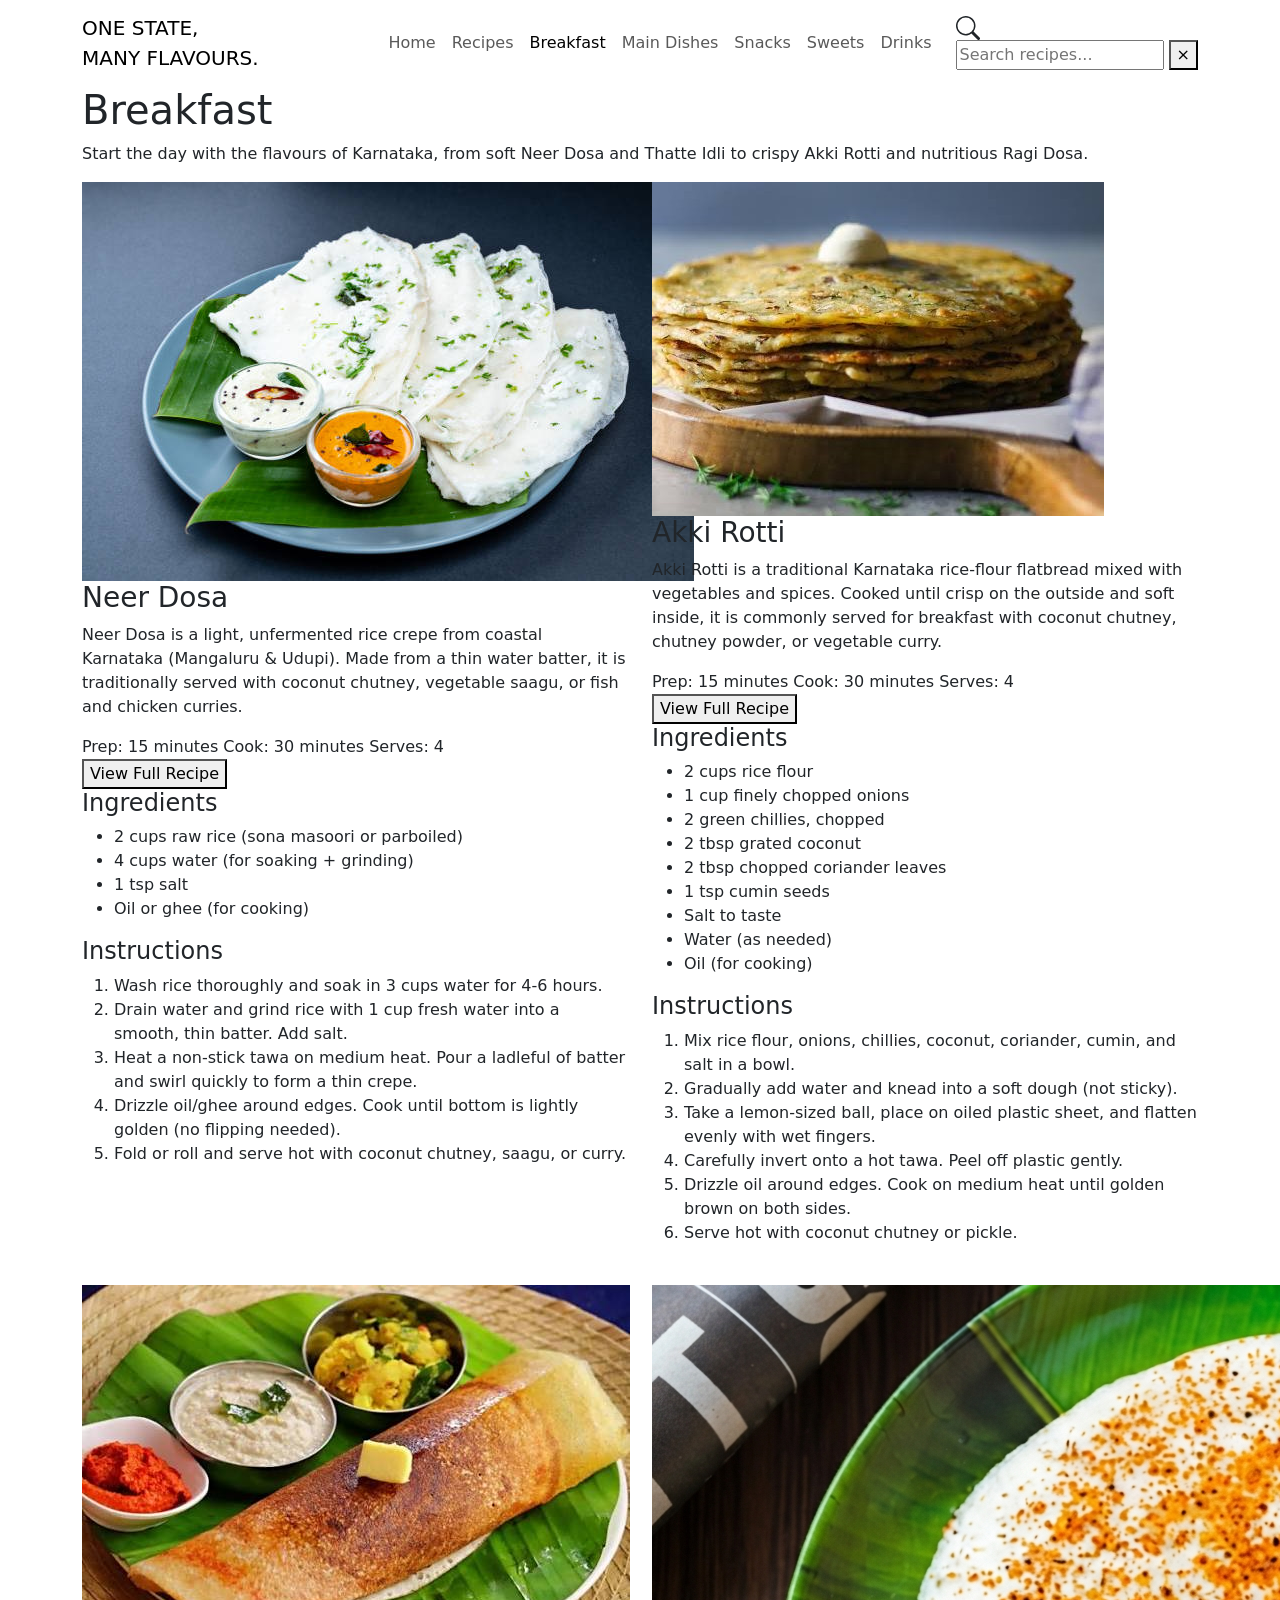
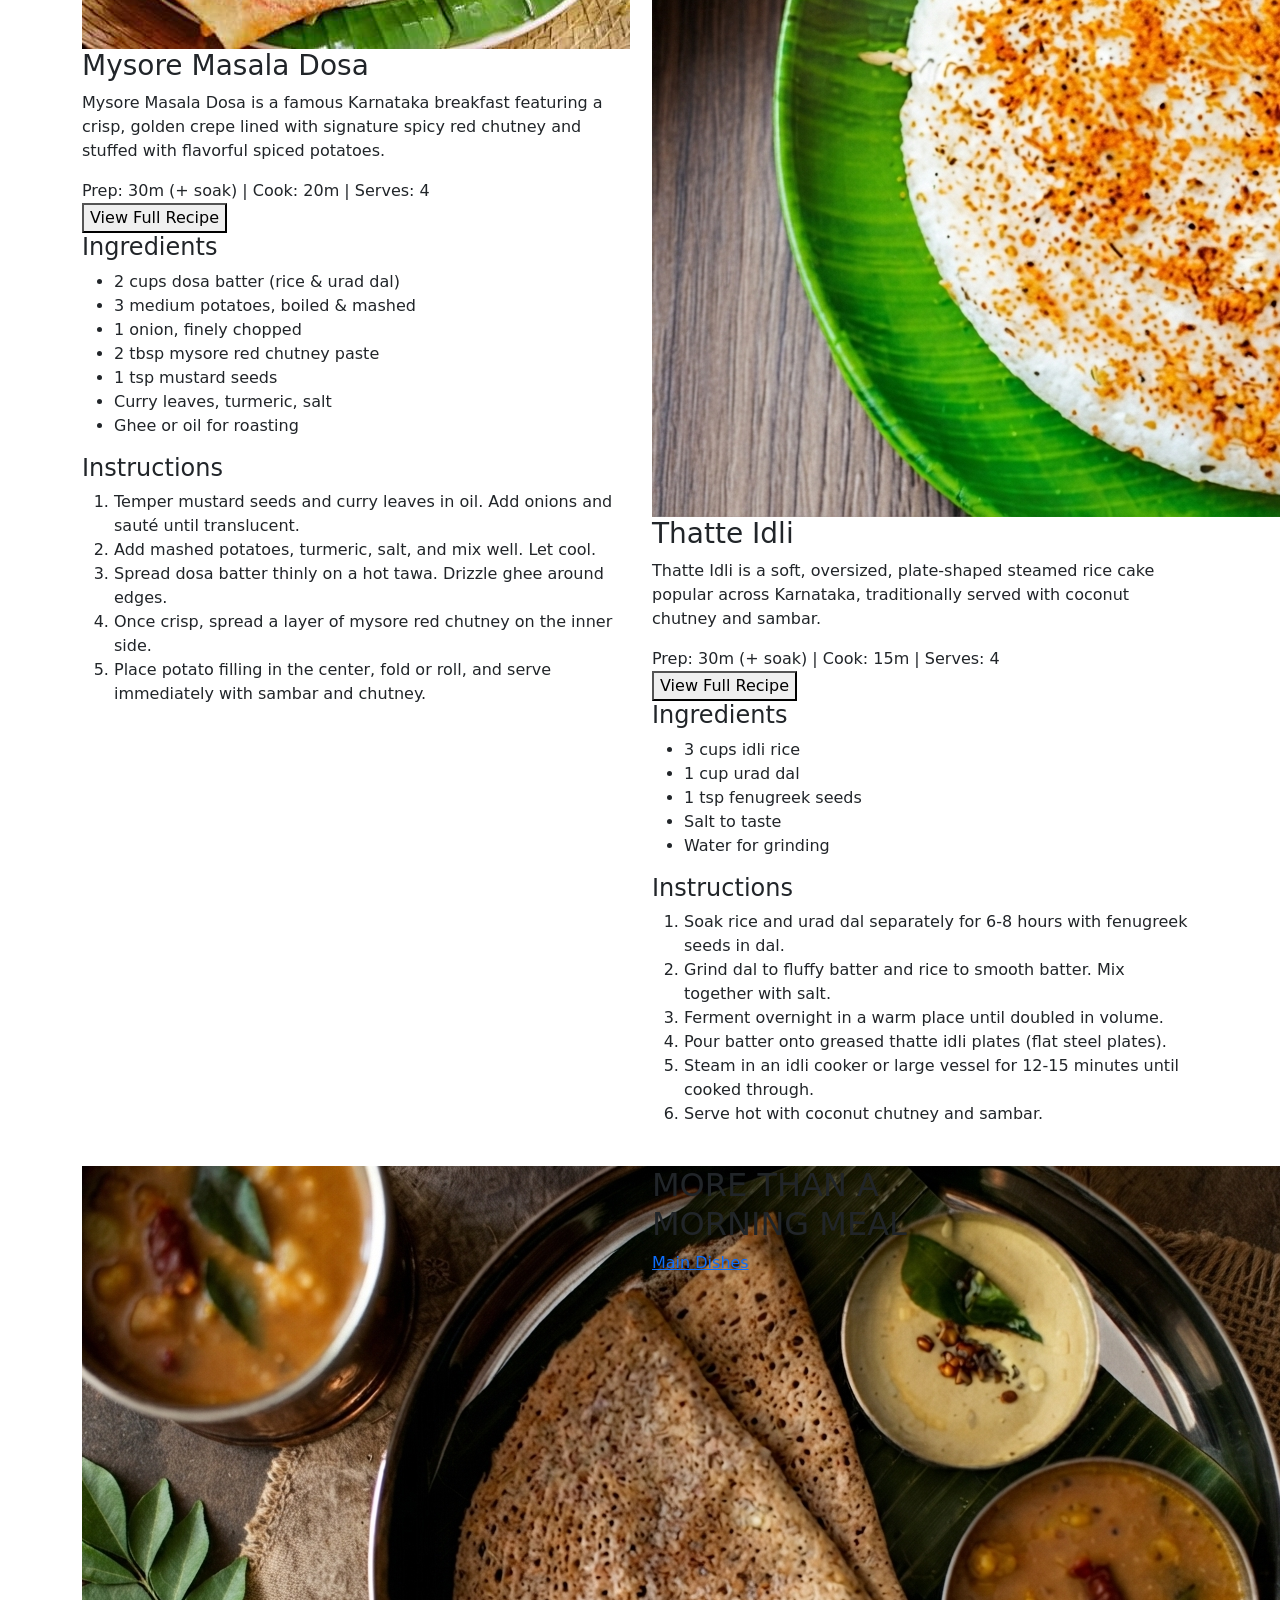
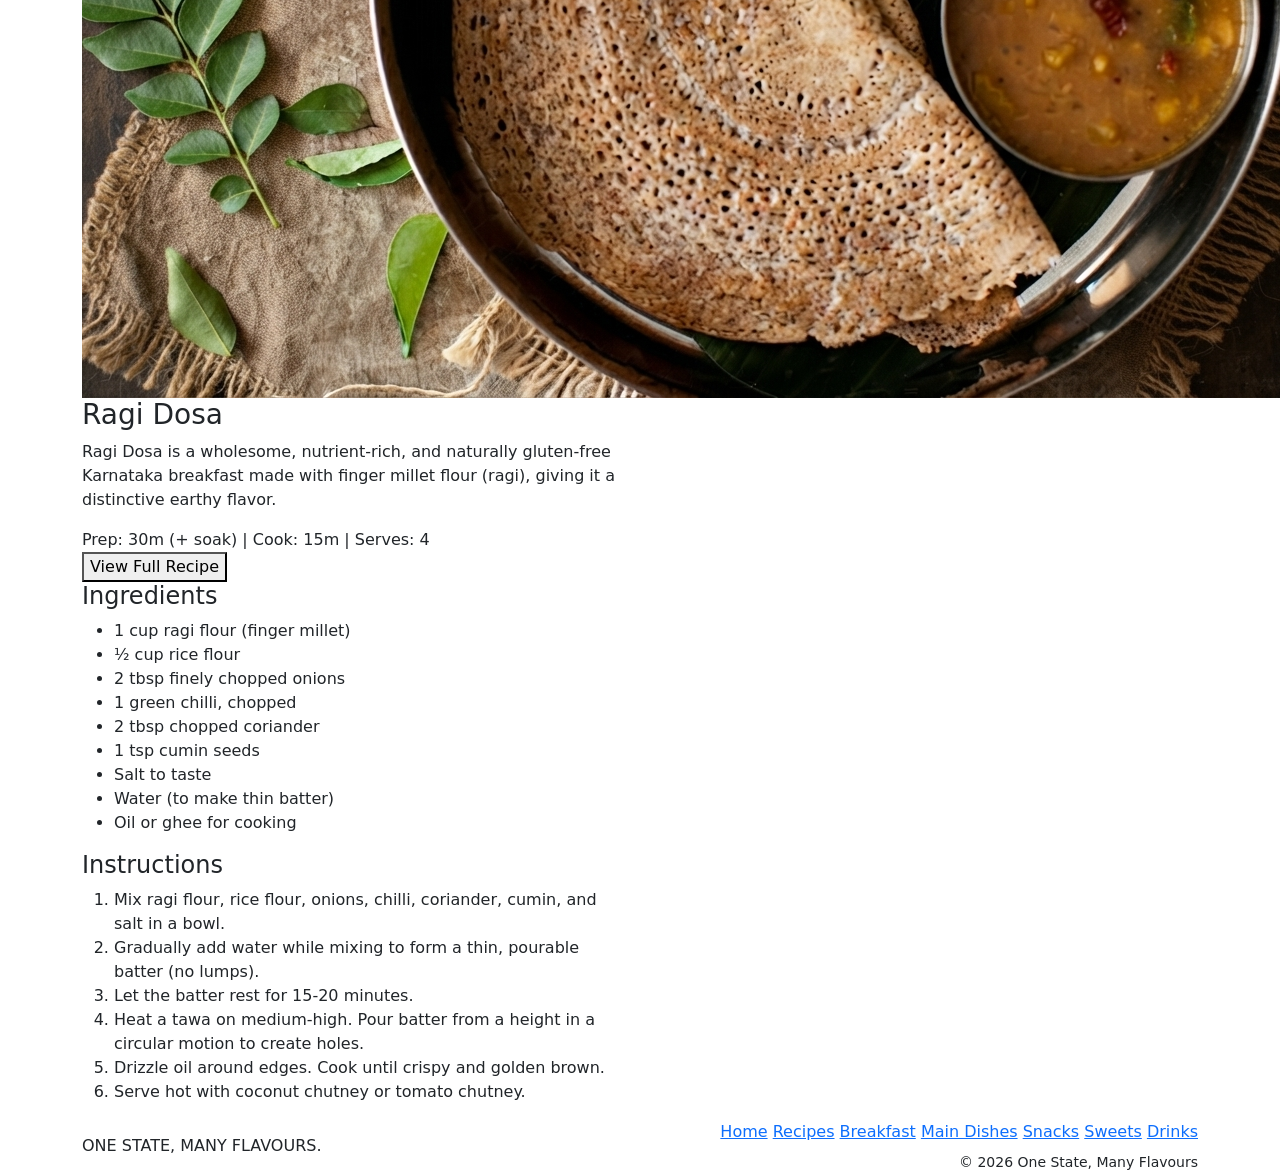
==== website/breakfast.html @ c7e2584d "Commited the breakfast.html" ====
<!DOCTYPE html>
<html lang="en">
<head>
    <meta charset="UTF-8">
    <meta name="viewport" content="width=device-width, initial-scale=1.0">
    <title>Breakfast | One State, Many Flavours</title>
    
    <!-- Bootstrap 5 CSS -->
    <link href="https://cdn.jsdelivr.net/npm/bootstrap@5.3.0/dist/css/bootstrap.min.css" rel="stylesheet">
    
    <!-- Google Fonts -->
    <link rel="preconnect" href="https://fonts.googleapis.com">
    <link rel="preconnect" href="https://fonts.gstatic.com" crossorigin>
    <link href="https://fonts.googleapis.com/css2?family=Playfair+Display:ital,wght@0,400;0,700;1,400;1,700&family=Poppins:wght@300;400;600;700&display=swap" rel="stylesheet">
    
    <!-- Custom CSS -->
    <link rel="stylesheet" href="css/category-style.css">
</head>
<body>

    <!-- Navigation Bar -->
    <nav class="navbar navbar-expand-lg sticky-top">
        <div class="container">
            <a class="navbar-brand" href="index.html">
                ONE STATE,<br>MANY FLAVOURS.
            </a>
            <button class="navbar-toggler" type="button" data-bs-toggle="collapse" data-bs-target="#mainNav">
                <span class="navbar-toggler-icon"></span>
            </button>
            <div class="collapse navbar-collapse" id="mainNav">
                <ul class="navbar-nav ms-auto mb-2 mb-lg-0 align-items-center">
                    <li class="nav-item"><a class="nav-link" href="index.html">Home</a></li>
                    <li class="nav-item"><a class="nav-link" href="recipes.html">Recipes</a></li>
                    <li class="nav-item"><a class="nav-link active" href="#">Breakfast</a></li>
                    <li class="nav-item"><a class="nav-link" href="main-dishes.html">Main Dishes</a></li>
                    <li class="nav-item"><a class="nav-link" href="snacks.html">Snacks</a></li>
                    <li class="nav-item"><a class="nav-link" href="sweets.html">Sweets</a></li>
                    <li class="nav-item"><a class="nav-link" href="drinks.html">Drinks</a></li>
                    
                    <!-- Search Icon & Overlay -->
                    <li class="nav-item ms-3 position-relative">
                        <svg xmlns="http://www.w3.org/2000/svg" width="24" height="24" fill="currentColor" class="bi bi-search search-icon" viewBox="0 0 16 16" onclick="toggleSearch()">
                            <path d="M11.742 10.344a6.5 6.5 0 1 0-1.397 1.398h-.001c.03.04.062.078.098.115l3.85 3.85a1 1 0 0 0 1.415-1.414l-3.85-3.85a1.007 1.007 0 0 0-.115-.1zM12 6.5a5.5 5.5 0 1 1-11 0 5.5 5.5 0 0 1 11 0z"/>
                        </svg>
                        <div class="search-overlay" id="searchOverlay">
                            <input type="text" id="searchInput" placeholder="Search recipes..." onkeyup="filterContent()">
                            <button class="btn-close-search" onclick="toggleSearch()">×</button>
                        </div>
                    </li>
                </ul>
            </div>
        </div>
    </nav>

    <!-- Page Header -->
    <header class="category-header searchable-item">
        <div class="container">
            <h1 class="category-title">Breakfast</h1>
            <p class="category-subtitle">Start the day with the flavours of Karnataka, from soft Neer Dosa and Thatte Idli to crispy Akki Rotti and nutritious Ragi Dosa.</p>
        </div>
    </header>

    <!-- Recipe Grid Section -->
    <section class="recipe-grid-section">
        <div class="container">
            <div class="row g-4 searchable-item">
                
                <!-- Card 1: Neer Dosa -->
                <div class="col-lg-6">
                    <div class="recipe-card-horizontal">
                        <div class="card-img-wrapper">
                            <img src="images/breakfast/neer-dosa.jpg" alt="Neer Dosa">
                        </div>
                        <div class="card-content">
                            <h3 class="card-title-serif">Neer Dosa</h3>
                            <p class="card-desc">Neer Dosa is a light, unfermented rice crepe from coastal Karnataka (Mangaluru & Udupi). Made from a thin water batter, it is traditionally served with coconut chutney, vegetable saagu, or fish and chicken curries.</p>
                            <div class="card-meta">Prep: 15 minutes Cook: 30 minutes Serves: 4</div>
                        </div>
                        <div class="card-footer-action">
                            <button class="btn-view-full recipe-toggle" data-target="neer-dosa-details">View Full Recipe</button>
                        </div>
                        <!-- Dropdown Content -->
                        <div id="neer-dosa-details" class="recipe-details-dropdown">
                            <div class="details-inner">
                                <h4>Ingredients</h4>
                                <ul class="ingredient-list">
                                    <li>2 cups raw rice (sona masoori or parboiled)</li>
                                    <li>4 cups water (for soaking + grinding)</li>
                                    <li>1 tsp salt</li>
                                    <li>Oil or ghee (for cooking)</li>
                                </ul>
                                <h4>Instructions</h4>
                                <ol class="instruction-list">
                                    <li>Wash rice thoroughly and soak in 3 cups water for 4-6 hours.</li>
                                    <li>Drain water and grind rice with 1 cup fresh water into a smooth, thin batter. Add salt.</li>
                                    <li>Heat a non-stick tawa on medium heat. Pour a ladleful of batter and swirl quickly to form a thin crepe.</li>
                                    <li>Drizzle oil/ghee around edges. Cook until bottom is lightly golden (no flipping needed).</li>
                                    <li>Fold or roll and serve hot with coconut chutney, saagu, or curry.</li>
                                </ol>
                            </div>
                        </div>
                    </div>
                </div>

                <!-- Card 2: Akki Rotti -->
                <div class="col-lg-6">
                    <div class="recipe-card-horizontal">
                        <div class="card-img-wrapper">
                            <img src="images/breakfast/akki-rotti.jpg" alt="Akki Rotti">
                        </div>
                        <div class="card-content">
                            <h3 class="card-title-serif">Akki Rotti</h3>
                            <p class="card-desc">Akki Rotti is a traditional Karnataka rice-flour flatbread mixed with vegetables and spices. Cooked until crisp on the outside and soft inside, it is commonly served for breakfast with coconut chutney, chutney powder, or vegetable curry.</p>
                            <div class="card-meta">Prep: 15 minutes Cook: 30 minutes Serves: 4</div>
                        </div>
                        <div class="card-footer-action">
                            <button class="btn-view-full recipe-toggle" data-target="akki-rotti-details">View Full Recipe</button>
                        </div>
                        <div id="akki-rotti-details" class="recipe-details-dropdown">
                            <div class="details-inner">
                                <h4>Ingredients</h4>
                                <ul class="ingredient-list">
                                    <li>2 cups rice flour</li>
                                    <li>1 cup finely chopped onions</li>
                                    <li>2 green chillies, chopped</li>
                                    <li>2 tbsp grated coconut</li>
                                    <li>2 tbsp chopped coriander leaves</li>
                                    <li>1 tsp cumin seeds</li>
                                    <li>Salt to taste</li>
                                    <li>Water (as needed)</li>
                                    <li>Oil (for cooking)</li>
                                </ul>
                                <h4>Instructions</h4>
                                <ol class="instruction-list">
                                    <li>Mix rice flour, onions, chillies, coconut, coriander, cumin, and salt in a bowl.</li>
                                    <li>Gradually add water and knead into a soft dough (not sticky).</li>
                                    <li>Take a lemon-sized ball, place on oiled plastic sheet, and flatten evenly with wet fingers.</li>
                                    <li>Carefully invert onto a hot tawa. Peel off plastic gently.</li>
                                    <li>Drizzle oil around edges. Cook on medium heat until golden brown on both sides.</li>
                                    <li>Serve hot with coconut chutney or pickle.</li>
                                </ol>
                            </div>
                        </div>
                    </div>
                </div>

                <!-- Card 3: Mysore Masala Dosa -->
                <div class="col-lg-6">
                    <div class="recipe-card-horizontal">
                        <div class="card-img-wrapper">
                            <img src="images/breakfast/mysore-masala-dosa.jpg" alt="Mysore Masala Dosa">
                        </div>
                        <div class="card-content">
                            <h3 class="card-title-serif">Mysore Masala Dosa</h3>
                            <p class="card-desc">Mysore Masala Dosa is a famous Karnataka breakfast featuring a crisp, golden crepe lined with signature spicy red chutney and stuffed with flavorful spiced potatoes.</p>
                            <div class="card-meta">Prep: 30m (+ soak) | Cook: 20m | Serves: 4</div>
                        </div>
                        <div class="card-footer-action">
                            <button class="btn-view-full recipe-toggle" data-target="mysore-dosa-details">View Full Recipe</button>
                        </div>
                        <div id="mysore-dosa-details" class="recipe-details-dropdown">
                            <div class="details-inner">
                                <h4>Ingredients</h4>
                                <ul class="ingredient-list">
                                    <li>2 cups dosa batter (rice & urad dal)</li>
                                    <li>3 medium potatoes, boiled & mashed</li>
                                    <li>1 onion, finely chopped</li>
                                    <li>2 tbsp mysore red chutney paste</li>
                                    <li>1 tsp mustard seeds</li>
                                    <li>Curry leaves, turmeric, salt</li>
                                    <li>Ghee or oil for roasting</li>
                                </ul>
                                <h4>Instructions</h4>
                                <ol class="instruction-list">
                                    <li>Temper mustard seeds and curry leaves in oil. Add onions and sauté until translucent.</li>
                                    <li>Add mashed potatoes, turmeric, salt, and mix well. Let cool.</li>
                                    <li>Spread dosa batter thinly on a hot tawa. Drizzle ghee around edges.</li>
                                    <li>Once crisp, spread a layer of mysore red chutney on the inner side.</li>
                                    <li>Place potato filling in the center, fold or roll, and serve immediately with sambar and chutney.</li>
                                </ol>
                            </div>
                        </div>
                    </div>
                </div>

                <!-- Card 4: Thatte Idli -->
                <div class="col-lg-6">
                    <div class="recipe-card-horizontal">
                        <div class="card-img-wrapper">
                            <img src="images/breakfast/thatte-Idli.jpg" alt="Thatte Idli">
                        </div>
                        <div class="card-content">
                            <h3 class="card-title-serif">Thatte Idli</h3>
                            <p class="card-desc">Thatte Idli is a soft, oversized, plate-shaped steamed rice cake popular across Karnataka, traditionally served with coconut chutney and sambar.</p>
                            <div class="card-meta">Prep: 30m (+ soak) | Cook: 15m | Serves: 4</div>
                        </div>
                        <div class="card-footer-action">
                            <button class="btn-view-full recipe-toggle" data-target="thatte-idli-details">View Full Recipe</button>
                        </div>
                        <div id="thatte-idli-details" class="recipe-details-dropdown">
                            <div class="details-inner">
                                <h4>Ingredients</h4>
                                <ul class="ingredient-list">
                                    <li>3 cups idli rice</li>
                                    <li>1 cup urad dal</li>
                                    <li>1 tsp fenugreek seeds</li>
                                    <li>Salt to taste</li>
                                    <li>Water for grinding</li>
                                </ul>
                                <h4>Instructions</h4>
                                <ol class="instruction-list">
                                    <li>Soak rice and urad dal separately for 6-8 hours with fenugreek seeds in dal.</li>
                                    <li>Grind dal to fluffy batter and rice to smooth batter. Mix together with salt.</li>
                                    <li>Ferment overnight in a warm place until doubled in volume.</li>
                                    <li>Pour batter onto greased thatte idli plates (flat steel plates).</li>
                                    <li>Steam in an idli cooker or large vessel for 12-15 minutes until cooked through.</li>
                                    <li>Serve hot with coconut chutney and sambar.</li>
                                </ol>
                            </div>
                        </div>
                    </div>
                </div>

                <!-- Card 5: Ragi Dosa -->
                <div class="col-lg-6">
                    <div class="recipe-card-horizontal">
                        <div class="card-img-wrapper">
                            <img src="images/breakfast/ragi-dosa.jpg" alt="Ragi Dosa">
                        </div>
                        <div class="card-content">
                            <h3 class="card-title-serif">Ragi Dosa</h3>
                            <p class="card-desc">Ragi Dosa is a wholesome, nutrient-rich, and naturally gluten-free Karnataka breakfast made with finger millet flour (ragi), giving it a distinctive earthy flavor.</p>
                            <div class="card-meta">Prep: 30m (+ soak) | Cook: 15m | Serves: 4</div>
                        </div>
                        <div class="card-footer-action">
                            <button class="btn-view-full recipe-toggle" data-target="ragi-dosa-details">View Full Recipe</button>
                        </div>
                        <div id="ragi-dosa-details" class="recipe-details-dropdown">
                            <div class="details-inner">
                                <h4>Ingredients</h4>
                                <ul class="ingredient-list">
                                    <li>1 cup ragi flour (finger millet)</li>
                                    <li>½ cup rice flour</li>
                                    <li>2 tbsp finely chopped onions</li>
                                    <li>1 green chilli, chopped</li>
                                    <li>2 tbsp chopped coriander</li>
                                    <li>1 tsp cumin seeds</li>
                                    <li>Salt to taste</li>
                                    <li>Water (to make thin batter)</li>
                                    <li>Oil or ghee for cooking</li>
                                </ul>
                                <h4>Instructions</h4>
                                <ol class="instruction-list">
                                    <li>Mix ragi flour, rice flour, onions, chilli, coriander, cumin, and salt in a bowl.</li>
                                    <li>Gradually add water while mixing to form a thin, pourable batter (no lumps).</li>
                                    <li>Let the batter rest for 15-20 minutes.</li>
                                    <li>Heat a tawa on medium-high. Pour batter from a height in a circular motion to create holes.</li>
                                    <li>Drizzle oil around edges. Cook until crispy and golden brown.</li>
                                    <li>Serve hot with coconut chutney or tomato chutney.</li>
                                </ol>
                            </div>
                        </div>
                    </div>
                </div>

                <!-- Promo Box -->
                <div class="col-lg-6">
                    <div class="promo-box-red">
                        <h2 class="promo-title">MORE THAN A<br>MORNING MEAL</h2>
                        <a href="main-dishes.html" class="btn-promo-outline">Main Dishes</a>
                    </div>
                </div>

            </div>
        </div>
    </section>

    <!-- Footer -->
    <footer>
        <div class="container">
            <div class="row align-items-center">
                <div class="col-md-4 text-center text-md-start mb-3 mb-md-0">
                    <div class="footer-logo">
                        <span class="footer-small">ONE STATE,</span>
                        MANY FLAVOURS.
                    </div>
                </div>
                <div class="col-md-8 text-center text-md-end">
                    <div class="footer-links mb-2">
                        <a href="index.html">Home</a>
                        <a href="recipes.html">Recipes</a>
                        <a href="breakfast.html">Breakfast</a>
                        <a href="main-dishes.html">Main Dishes</a>
                        <a href="snacks.html">Snacks</a>
                        <a href="sweets.html">Sweets</a>
                        <a href="drinks.html">Drinks</a>
                    </div>
                    <small class="d-block mt-2">&copy; 2026 One State, Many Flavours</small>
                </div>
            </div>
        </div>
    </footer>

    <!-- Bootstrap JS -->
    <script src="https://cdn.jsdelivr.net/npm/bootstrap@5.3.0/dist/js/bootstrap.bundle.min.js"></script>
    <!-- Custom JS -->
    <script src="js/category-script.js"></script>
</body>
</html>
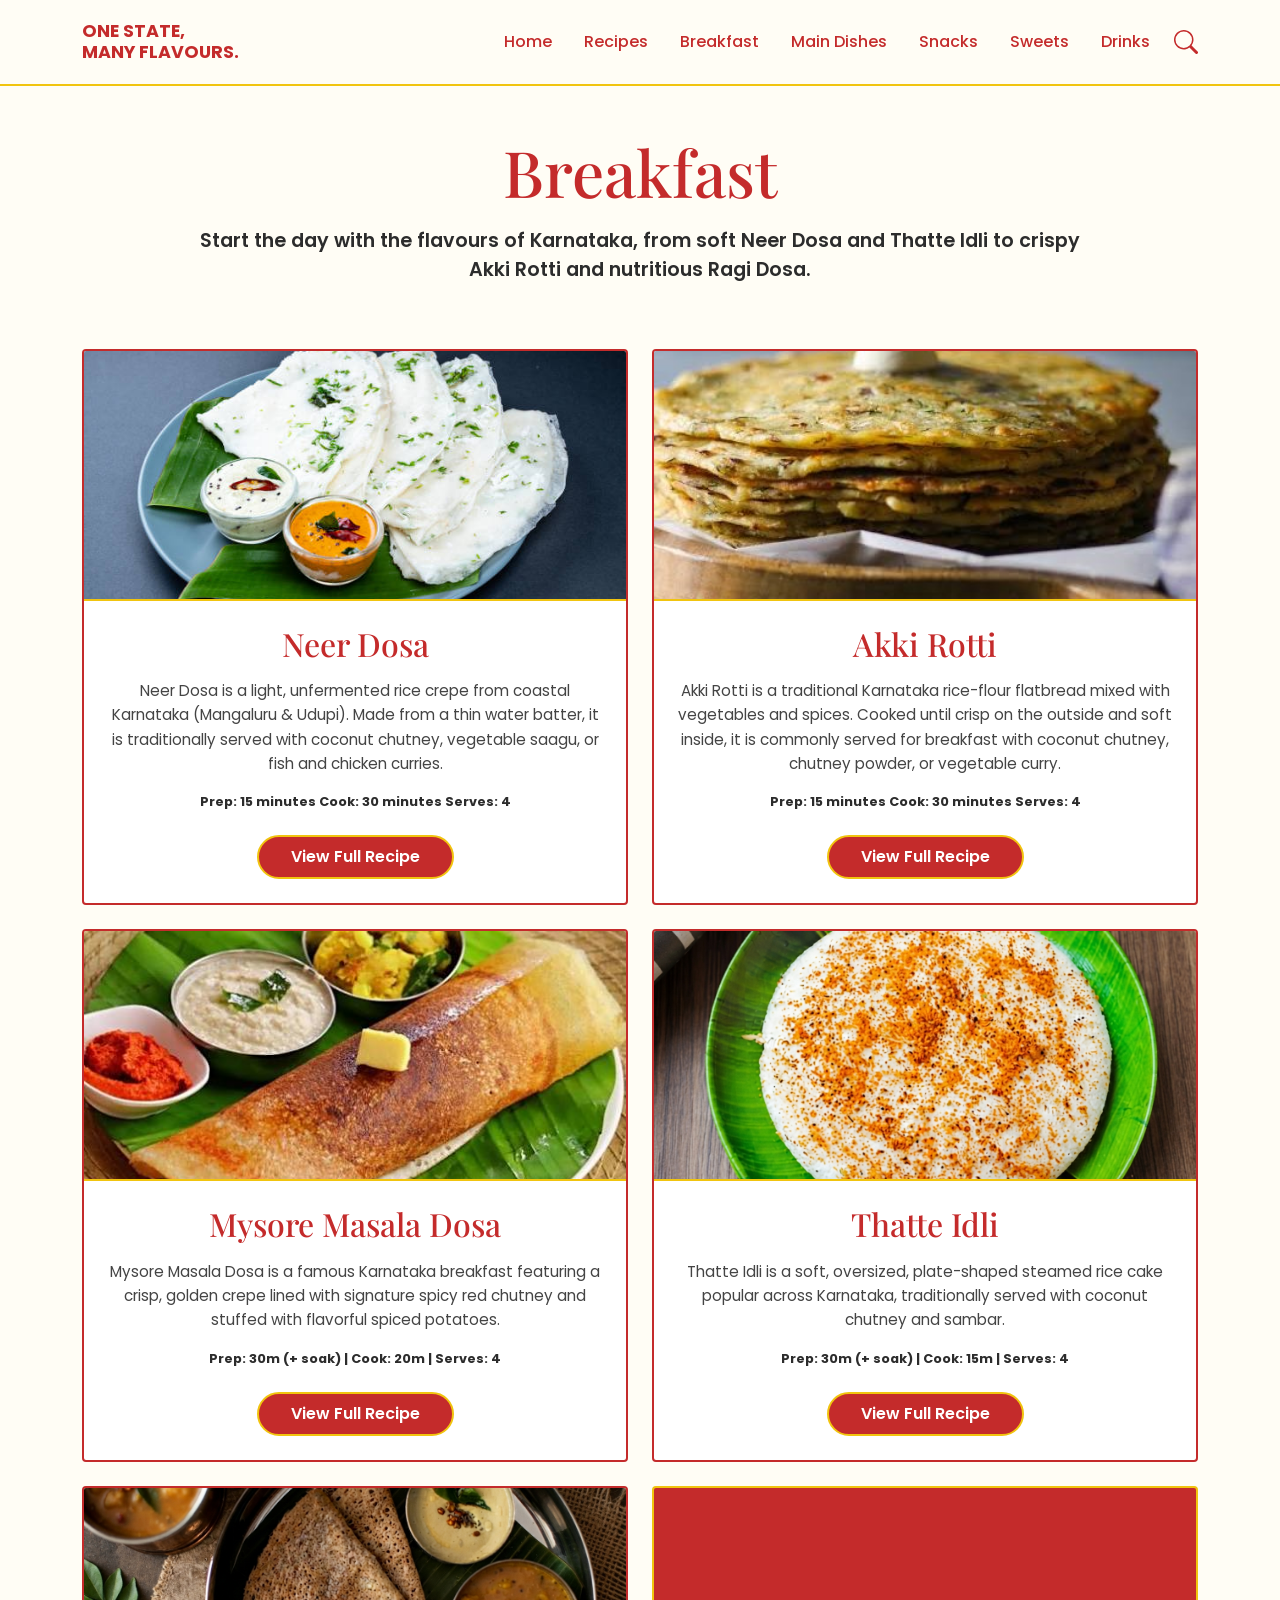
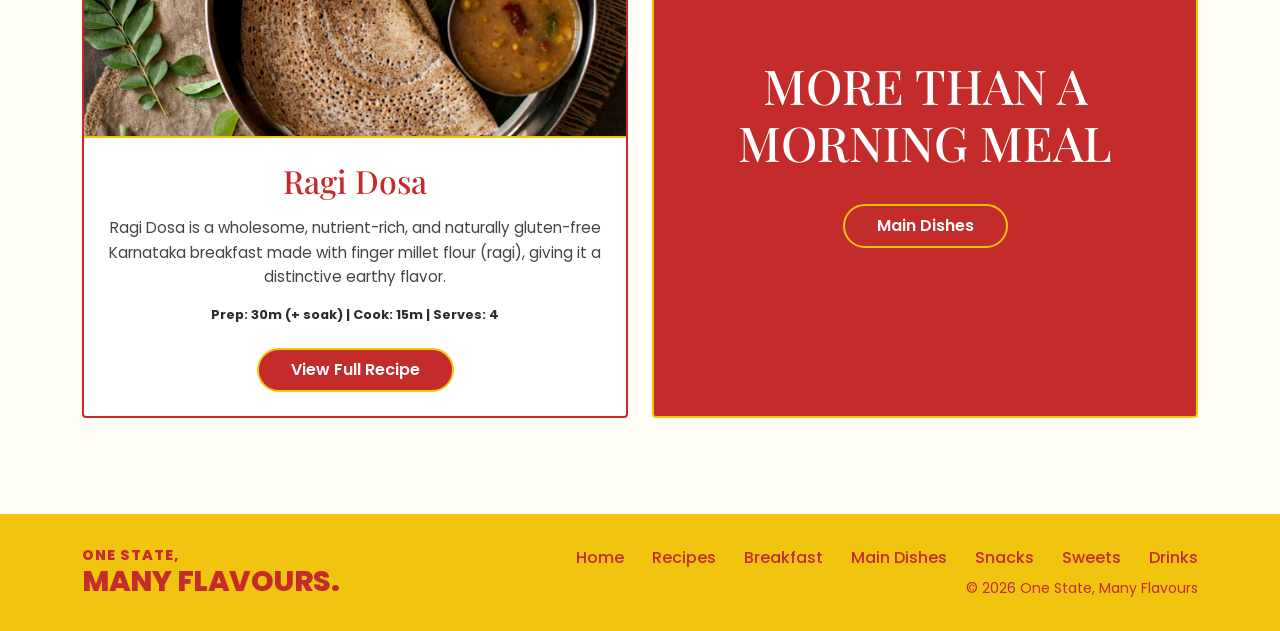
==== commit 39a3a4b3: "Fixed some lines" ====
--- a/website/breakfast.html
+++ b/website/breakfast.html
@@ -31,7 +31,7 @@
                 <ul class="navbar-nav ms-auto mb-2 mb-lg-0 align-items-center">
                     <li class="nav-item"><a class="nav-link" href="index.html">Home</a></li>
                     <li class="nav-item"><a class="nav-link" href="recipes.html">Recipes</a></li>
-                    <li class="nav-item"><a class="nav-link active" href="#">Breakfast</a></li>
+                    <li class="nav-item"><a class="nav-link active" href="breakfast.html">Breakfast</a></li>
                     <li class="nav-item"><a class="nav-link" href="main-dishes.html">Main Dishes</a></li>
                     <li class="nav-item"><a class="nav-link" href="snacks.html">Snacks</a></li>
                     <li class="nav-item"><a class="nav-link" href="sweets.html">Sweets</a></li>
--- a/website/css/category-style.css
+++ b/website/css/category-style.css
@@ -0,0 +1,301 @@
+:root {
+    --primary-red: #C42B2B;
+    --accent-gold: #F1C40F;
+    --bg-cream: #FFFDF5;
+    --text-dark: #2C2C2C;
+    --font-heading: 'Playfair Display', serif;
+    --font-body: 'Poppins', sans-serif;
+}
+
+body {
+    font-family: var(--font-body);
+    background-color: var(--bg-cream);
+    color: var(--text-dark);
+}
+
+/* ================= NAVBAR & SEARCH ================= */
+.navbar { 
+    background-color: var(--bg-cream); 
+    padding: 1rem 0; 
+    border-bottom: 2px solid var(--accent-gold); 
+}
+.navbar-brand { 
+    font-weight: 700; 
+    font-size: 1.1rem; 
+    line-height: 1.2; 
+    color: var(--primary-red); 
+    text-transform: uppercase; 
+}
+.nav-link { 
+    font-weight: 500; 
+    color: var(--primary-red) !important; 
+    margin-left: 1rem; 
+}
+
+.search-icon { 
+    color: var(--primary-red); 
+    cursor: pointer; 
+    transition: transform 0.2s;
+}
+.search-icon:hover { transform: scale(1.1); }
+
+.search-overlay {
+    display: none;
+    position: absolute;
+    top: 100%;
+    right: 0;
+    background: white;
+    padding: 10px;
+    box-shadow: 0 5px 15px rgba(0,0,0,0.15);
+    border-radius: 8px;
+    z-index: 1050;
+    width: 250px;
+    margin-top: 15px;
+    border: 1px solid #eee;
+}
+.search-overlay.active { display: flex; align-items: center; }
+.search-overlay input { 
+    border: 1px solid #ddd; 
+    padding: 8px 12px; 
+    border-radius: 4px; 
+    width: 100%; 
+    outline: none; 
+    font-family: var(--font-body);
+}
+.btn-close-search { 
+    background: none; 
+    border: none; 
+    font-size: 1.5rem; 
+    margin-left: 5px; 
+    color: var(--primary-red); 
+    cursor: pointer;
+    line-height: 1;
+}
+
+/* ================= HEADER ================= */
+.category-header { 
+    text-align: center; 
+    padding: 3rem 0 2rem; 
+}
+.category-title { 
+    font-family: var(--font-heading);
+    font-size: 4rem; 
+    color: var(--primary-red); 
+    margin-bottom: 1rem; 
+}
+.category-subtitle { 
+    font-size: 1.2rem; 
+    font-weight: 600; 
+    color: var(--text-dark); 
+    max-width: 900px;
+    margin: 0 auto;
+    line-height: 1.5;
+}
+
+/* ================= RECIPE CARDS ================= */
+.recipe-grid-section { padding: 2rem 0 4rem; }
+
+.recipe-card-horizontal {
+    border: 2px solid var(--primary-red);
+    border-radius: 4px;
+    background: white;
+    display: flex;
+    flex-direction: column;
+    height: 100%;
+    overflow: hidden;
+}
+
+.card-img-wrapper {
+    width: 100%;
+    height: 250px;
+    overflow: hidden;
+    border-bottom: 2px solid var(--accent-gold);
+}
+.card-img-wrapper img {
+    width: 100%;
+    height: 100%;
+    object-fit: cover;
+}
+
+.card-content { padding: 1.5rem; flex-grow: 1; }
+
+.card-title-serif {
+    font-family: var(--font-heading);
+    font-size: 2rem;
+    color: var(--primary-red);
+    margin-bottom: 1rem;
+    text-align: center;
+}
+.card-desc {
+    font-size: 0.95rem;
+    line-height: 1.6;
+    color: #444;
+    margin-bottom: 1rem;
+    text-align: center;
+}
+.card-meta {
+    font-size: 0.8rem;
+    font-weight: 700;
+    color: var(--text-dark);
+    text-align: center;
+    margin-top: 1rem;
+}
+
+.card-footer-action {
+    padding: 0 1.5rem 1.5rem;
+    text-align: center;
+}
+
+.btn-view-full {
+    background-color: var(--primary-red);
+    color: white;
+    border: 2px solid var(--accent-gold);
+    border-radius: 30px;
+    padding: 0.5rem 2rem;
+    font-weight: 600;
+    text-decoration: none;
+    display: inline-block;
+    transition: all 0.3s;
+    cursor: pointer;
+    font-family: var(--font-body);
+    font-size: 1rem;
+}
+.btn-view-full:hover, .btn-view-full.active { 
+    background-color: var(--accent-gold); 
+    color: var(--primary-red); 
+}
+
+/* ================= DROPDOWN DETAILS ================= */
+.recipe-details-dropdown {
+    display: none;
+    background: #fffdf5;
+    border-top: 1px solid #eee;
+    padding: 1.5rem;
+    margin-top: 0;
+}
+
+.recipe-details-dropdown.active {
+    display: block;
+}
+
+.details-inner h4 {
+    font-family: var(--font-body);
+    color: var(--primary-red);
+    font-size: 1.1rem;
+    font-weight: 700;
+    margin: 1rem 0 0.5rem;
+    text-transform: uppercase;
+    letter-spacing: 0.5px;
+}
+
+.details-inner h4:first-child { 
+    margin-top: 0; 
+}
+
+.ingredient-list {
+    list-style-type: disc;
+    padding-left: 1.5rem;
+    margin-bottom: 1.5rem;
+    color: #333;
+}
+
+.ingredient-list li {
+    padding: 0.3rem 0;
+    font-size: 0.95rem;
+    line-height: 1.5;
+}
+
+.instruction-list {
+    list-style-type: decimal;
+    padding-left: 1.5rem;
+    color: #333;
+}
+
+.instruction-list li {
+    padding: 0.4rem 0;
+    font-size: 0.95rem;
+    line-height: 1.6;
+    margin-bottom: 0.5rem;
+}
+
+/* ================= PROMO BOX ================= */
+.promo-box-red {
+    background-color: var(--primary-red);
+    border: 2px solid var(--accent-gold);
+    border-radius: 4px;
+    padding: 3rem 2rem;
+    text-align: center;
+    color: white;
+    display: flex;
+    flex-direction: column;
+    justify-content: center;
+    align-items: center;
+    height: 100%;
+    min-height: 300px;
+}
+.promo-title { 
+    font-family: var(--font-heading); 
+    font-size: 3rem; 
+    margin-bottom: 2rem; 
+    line-height: 1.2; 
+    text-transform: uppercase;
+}
+.btn-promo-outline {
+    background-color: transparent;
+    color: white;
+    border: 2px solid var(--accent-gold);
+    border-radius: 30px;
+    padding: 0.5rem 2rem;
+    font-weight: 600;
+    text-decoration: none;
+    transition: all 0.3s;
+}
+.btn-promo-outline:hover { 
+    background-color: var(--accent-gold); 
+    color: var(--primary-red); 
+}
+
+/* ================= FOOTER ================= */
+footer { 
+    background-color: var(--accent-gold); 
+    padding: 2rem 0; 
+    color: var(--primary-red); 
+    margin-top: 2rem;
+}
+.footer-logo { 
+    font-weight: 800; 
+    font-size: 1.8rem; 
+    line-height: 1.1; 
+    text-transform: uppercase; 
+    letter-spacing: -0.5px; 
+}
+.footer-small { 
+    display: block; 
+    font-size: 0.9rem; 
+    margin-bottom: 2px; 
+    letter-spacing: 1px; 
+}
+.footer-links a { 
+    color: var(--primary-red); 
+    text-decoration: none; 
+    margin-left: 1.5rem; 
+    font-weight: 500; 
+}
+
+/* ================= UTILITIES & RESPONSIVE ================= */
+/* Hides cards without breaking Bootstrap grid layout */
+.hidden-card {
+    display: none !important;
+}
+
+@media (max-width: 991px) {
+    .category-title { font-size: 3rem; }
+    .promo-title { font-size: 2.5rem; }
+}
+@media (max-width: 767px) {
+    .card-img-wrapper { height: 200px; }
+    .card-title-serif { font-size: 1.5rem; }
+    .promo-box-red { min-height: 250px; margin-top: 1rem; }
+    .footer-links { margin-top: 1rem; display: flex; flex-wrap: wrap; justify-content: center; gap: 10px; }
+    .footer-links a { margin: 0 10px; }
+}
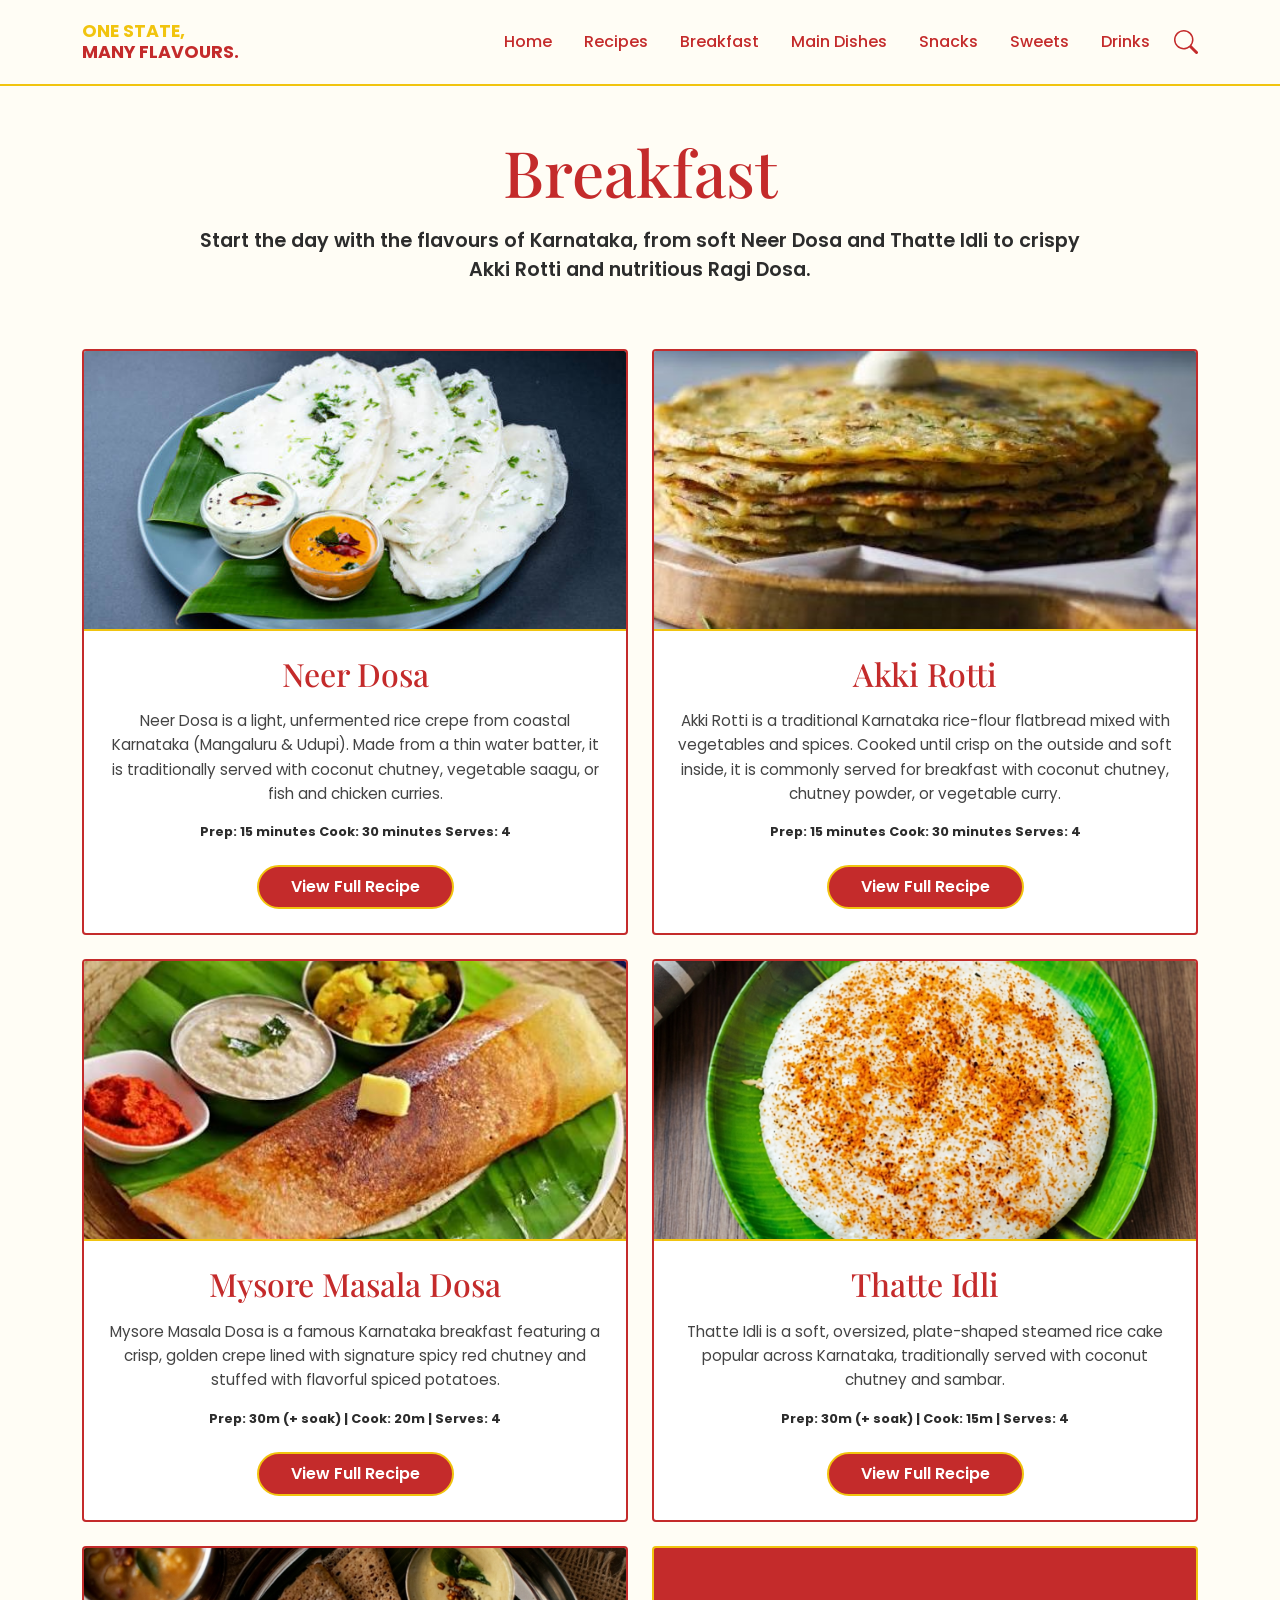
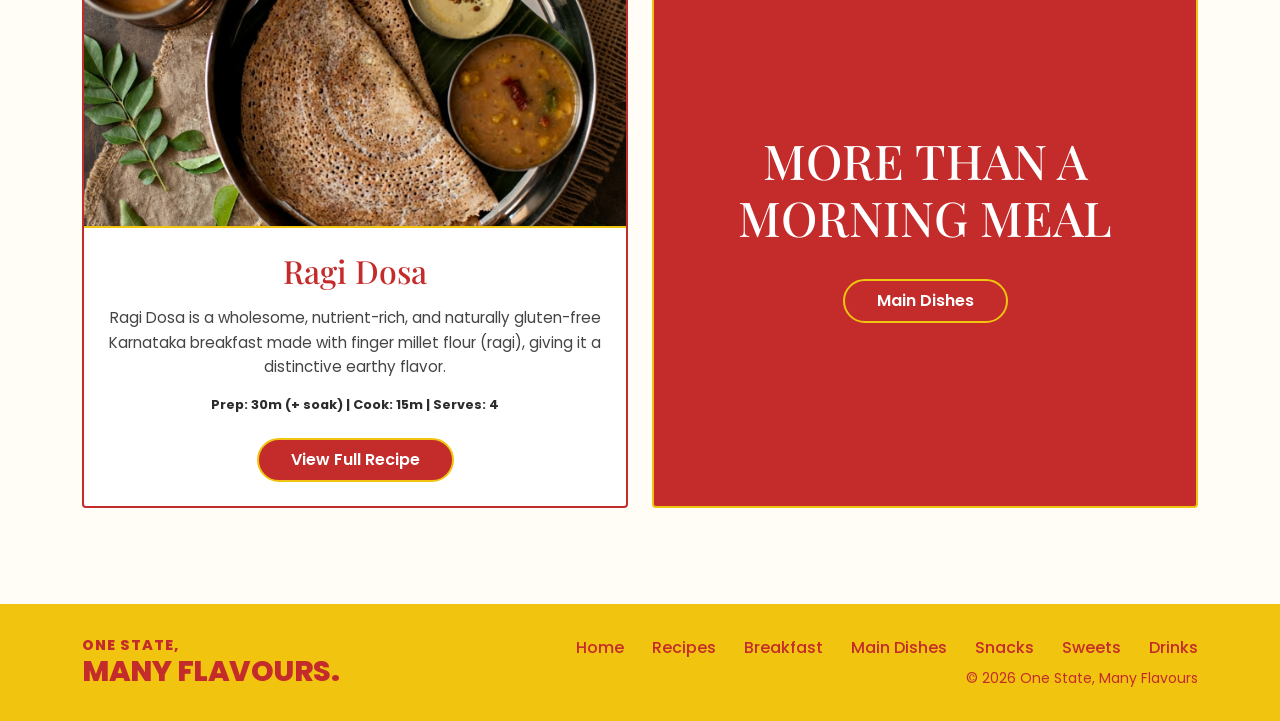
==== commit d89448fe: "update category pages layout and category styles" ====
--- a/website/breakfast.html
+++ b/website/breakfast.html
@@ -21,8 +21,8 @@
     <!-- Navigation Bar -->
     <nav class="navbar navbar-expand-lg sticky-top">
         <div class="container">
-            <a class="navbar-brand" href="index.html">
-                ONE STATE,<br>MANY FLAVOURS.
+             <a class="navbar-brand" href="index.html">
+                <span class="text-yellow">ONE STATE,</span><br>MANY FLAVOURS.
             </a>
             <button class="navbar-toggler" type="button" data-bs-toggle="collapse" data-bs-target="#mainNav">
                 <span class="navbar-toggler-icon"></span>
@@ -32,7 +32,7 @@
                     <li class="nav-item"><a class="nav-link" href="index.html">Home</a></li>
                     <li class="nav-item"><a class="nav-link" href="recipes.html">Recipes</a></li>
                     <li class="nav-item"><a class="nav-link active" href="breakfast.html">Breakfast</a></li>
-                    <li class="nav-item"><a class="nav-link" href="main-dishes.html">Main Dishes</a></li>
+                    <li class="nav-item"><a class="nav-link" href="main dishes.html">Main Dishes</a></li>
                     <li class="nav-item"><a class="nav-link" href="snacks.html">Snacks</a></li>
                     <li class="nav-item"><a class="nav-link" href="sweets.html">Sweets</a></li>
                     <li class="nav-item"><a class="nav-link" href="drinks.html">Drinks</a></li>
@@ -290,7 +290,7 @@
                         <a href="index.html">Home</a>
                         <a href="recipes.html">Recipes</a>
                         <a href="breakfast.html">Breakfast</a>
-                        <a href="main-dishes.html">Main Dishes</a>
+                        <a href="main dishes.html">Main Dishes</a>
                         <a href="snacks.html">Snacks</a>
                         <a href="sweets.html">Sweets</a>
                         <a href="drinks.html">Drinks</a>
--- a/website/css/category-style.css
+++ b/website/css/category-style.css
@@ -12,6 +12,9 @@
     background-color: var(--bg-cream);
     color: var(--text-dark);
 }
+
+.text-yellow { color: var(--accent-gold) !important; }
+.text-red { color: var(--primary-red) !important; }
 
 /* ================= NAVBAR & SEARCH ================= */
 .navbar { 
@@ -93,6 +96,7 @@
 }
 
 /* ================= RECIPE CARDS ================= */
+/* ================= RECIPE CARDS ================= */
 .recipe-grid-section { padding: 2rem 0 4rem; }
 
 .recipe-card-horizontal {
@@ -107,14 +111,21 @@
 
 .card-img-wrapper {
     width: 100%;
-    height: 250px;
+    height: 280px;
     overflow: hidden;
     border-bottom: 2px solid var(--accent-gold);
-}
+    background-color: #f0f0f0;
+    display: flex;
+    align-items: center;
+    justify-content: center;
+}
+
 .card-img-wrapper img {
     width: 100%;
     height: 100%;
     object-fit: cover;
+    object-position: center;
+    transition: transform 0.3s ease;
 }
 
 .card-content { padding: 1.5rem; flex-grow: 1; }
